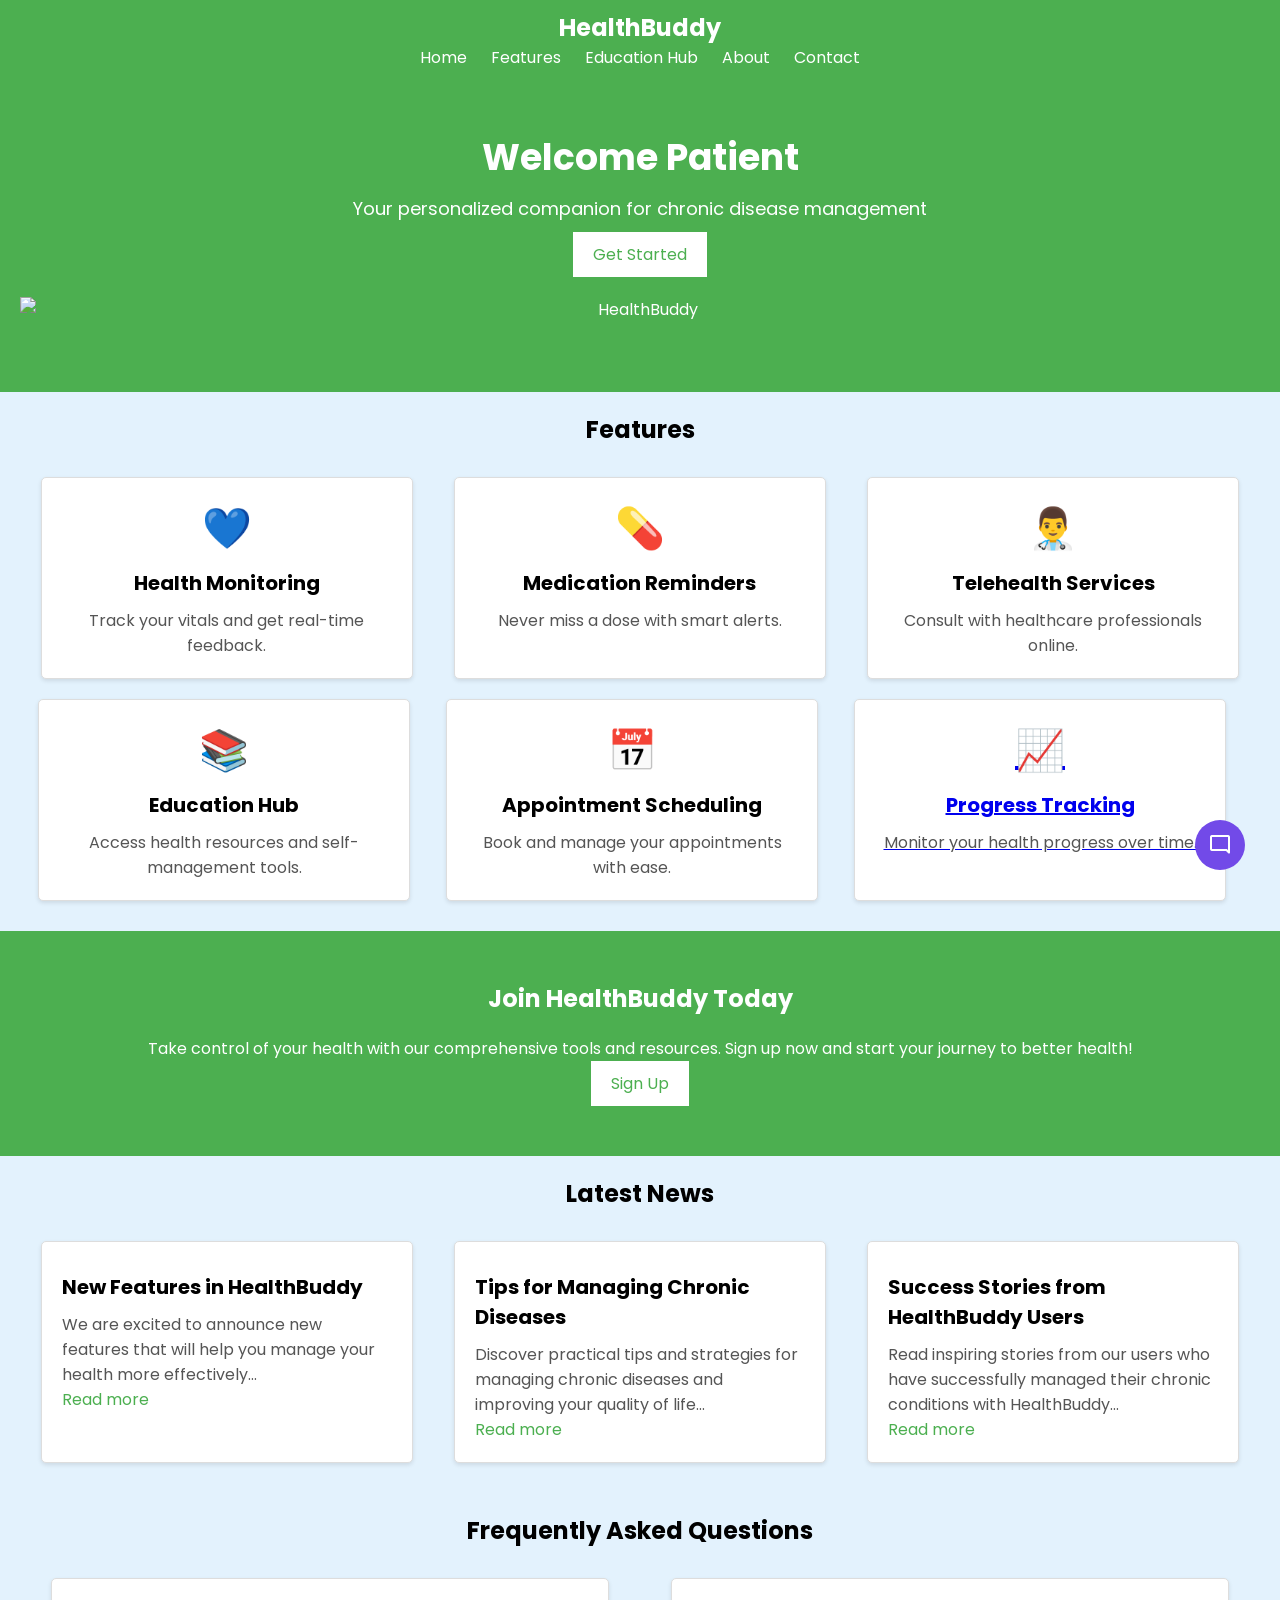
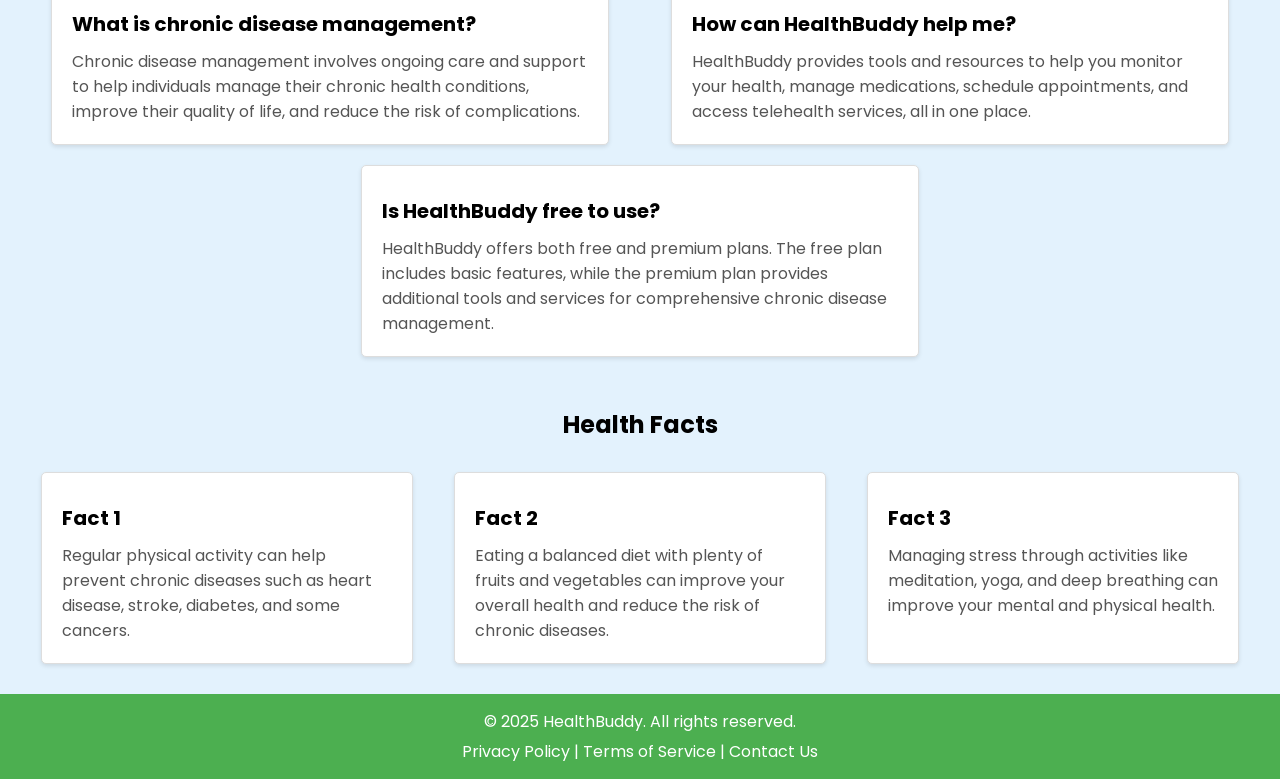
==== HealthBuddy/pages/pat-login.html @ 27fd66e4 "Update pat-login.html" ====
<!DOCTYPE html>
<html lang="en">

<head>
    <meta charset="UTF-8">
    <meta name="viewport" content="width=device-width, initial-scale=1.0">
    <link rel="stylesheet" href="../css/pat-login.css">
    <title>HealthBuddy</title>
    <link rel="stylesheet" href="./css/styles.css">
    <link rel="stylesheet" href="../css/chatbot.css">
    <!-- Google Fonts Link For Icons -->
    <link rel="stylesheet"
        href="https://fonts.googleapis.com/css2?family=Material+Symbols+Outlined:opsz,wght,FILL,GRAD@48,400,0,0" />
    <link rel="stylesheet"
        href="https://fonts.googleapis.com/css2?family=Material+Symbols+Rounded:opsz,wght,FILL,GRAD@48,400,1,0" />
  <script src="/scripts/chatbot.js" defer></script>

</head>

<body>
    <header>
        <div class="logo">HealthBuddy</div>
        <nav>
            <ul>
                <li><a href="#">Home</a></li>
                <li><a href="#features">Features</a></li>
                <li><a href="pages/educationhub.html">Education Hub</a></li>
                <li><a href="#">About</a></li>
                <li><a href="#">Contact</a></li>
            </ul>
        </nav>
    </header>

    <!-- Hero Section -->
    <section class="hero">
        <div class="hero-content">
            <h1 class="title">Welcome Patient</h1>
            <p class="subtitle">Your personalized companion for chronic disease management</p>
            <button class="btn"
                onclick="document.getElementById('features').scrollIntoView({ behavior: 'smooth' });">Get
                Started</button>
        </div>
        <img src="images/mainimage.jpg" alt="HealthBuddy" class="hero-image">
    </section>

    <!-- Features Section -->
    <div id="features" class="container">
        <h2 class="section-title">Features</h2>
        <div class="features">
            <div class="card">
                <div class="icon">💙</div>
                <h3>Health Monitoring</h3>
                <p>Track your vitals and get real-time feedback.</p>
            </div>
            <div class="card">
                <div class="icon">💊</div>
                <h3>Medication Reminders</h3>
                <p>Never miss a dose with smart alerts.</p>
            </div>
            <div class="card">
                <div class="icon">👨‍⚕️</div>
                <h3>Telehealth Services</h3>
                <p>Consult with healthcare professionals online.</p>
            </div>
            <div class="card">
                <div class="icon">📚</div>
                <h3>Education Hub</h3>
                <p>Access health resources and self-management tools.</p>
            </div>
            <div class="card">
                <div class="icon">📅</div>
                <h3>Appointment Scheduling</h3>
                <p>Book and manage your appointments with ease.</p>
            </div>
              
                 
                <div class="card">
                   <a href="../pages/health chart.html">
                    <div class="icon">📈</div>
                    <h3>Progress Tracking</h3>
                    <p>Monitor your health progress over time.</p>
                </div>
            </a>
           
        </div>
    </div>

    <!-- Call to Action Section -->
    <div id="call-to-action" class="container">
        <h2 class="section-title">Join HealthBuddy Today</h2>
        <p class="cta-text">Take control of your health with our comprehensive tools and resources. Sign up now and
            start your journey to better health!</p>
        <button class="btn" onclick="location.href='pages/signup.html'">Sign Up</button>
    </div>

    <!-- Blog/News Section -->
    <div id="blog" class="container">
        <h2 class="section-title">Latest News</h2>
        <div class="blog-posts">
            <div class="blog-post">
                <h3>New Features in HealthBuddy</h3>
                <p>We are excited to announce new features that will help you manage your health more effectively...</p>
                <a href="#">Read more</a>
            </div>
            <div class="blog-post">
                <h3>Tips for Managing Chronic Diseases</h3>
                <p>Discover practical tips and strategies for managing chronic diseases and improving your quality of
                    life...</p>
                <a href="#">Read more</a>
            </div>
            <div class="blog-post">
                <h3>Success Stories from HealthBuddy Users</h3>
                <p>Read inspiring stories from our users who have successfully managed their chronic conditions with
                    HealthBuddy...</p>
                <a href="#">Read more</a>
            </div>
        </div>
    </div>

    <!-- FAQ Section -->
    <div id="faq" class="container">
        <h2 class="section-title">Frequently Asked Questions</h2>
        <div class="faq">
            <div class="faq-item">
                <h3>What is chronic disease management?</h3>
                <p>Chronic disease management involves ongoing care and support to help individuals manage their chronic
                    health conditions, improve their quality of life, and reduce the risk of complications.</p>
            </div>
            <div class="faq-item">
                <h3>How can HealthBuddy help me?</h3>
                <p>HealthBuddy provides tools and resources to help you monitor your health, manage medications,
                    schedule appointments, and access telehealth services, all in one place.</p>
            </div>
            <div class="faq-item">
                <h3>Is HealthBuddy free to use?</h3>
                <p>HealthBuddy offers both free and premium plans. The free plan includes basic features, while the
                    premium plan provides additional tools and services for comprehensive chronic disease management.
                </p>
            </div>
        </div>
    </div>

    <!-- Health Facts Section -->
    <div id="health-facts" class="container">
        <h2 class="section-title">Health Facts</h2>
        <div class="health-facts">
            <div class="fact-item">
                <h3>Fact 1</h3>
                <p>Regular physical activity can help prevent chronic diseases such as heart disease, stroke, diabetes,
                    and some cancers.</p>
            </div>
            <div class="fact-item">
                <h3>Fact 2</h3>
                <p>Eating a balanced diet with plenty of fruits and vegetables can improve your overall health and
                    reduce the risk of chronic diseases.</p>
            </div>
            <div class="fact-item">
                <h3>Fact 3</h3>
                <p>Managing stress through activities like meditation, yoga, and deep breathing can improve your mental
                    and physical health.</p>
            </div>
        </div>
    </div>

    <footer>
        <p>&copy; 2025 HealthBuddy. All rights reserved.</p>
        <p><a href="#">Privacy Policy</a> | <a href="#">Terms of Service</a> | <a href="#">Contact Us</a></p>
    </footer>
    <button class="chatbot-toggler">
        <span class="material-symbols-rounded">mode_comment</span>
        <span class="material-symbols-outlined">close</span>
    </button>
    <div class="chatbot">
        <header>
            <h2>Chatbot</h2>
            <span class="close-btn material-symbols-outlined">close</span>
        </header>
        <ul class="chatbox">
            <li class="chat incoming">
                <span class="material-symbols-outlined">smart_toy</span>
                <p>Hi there 👋<br />How can I help you today?</p>
            </li>
        </ul>
        <div class="chat-input">
            <textarea placeholder="Enter a message..." spellcheck="false" required></textarea>
            <span id="send-btn" class="material-symbols-rounded">send</span>
        </div>
    </div>
    <script src="../scripts/script.js"></script>
     <script src="../scripts/chatbot.js" defer></script>

</body>

</html>
---- HealthBuddy/css/pat-login.css ----
/* General Styles */
body {
    font-family: Arial, sans-serif;
    margin: 0;
    padding: 0;
    background-color: #f4f4f4;
}

header {
    background-color: #4CAF50;
    color: white;
    padding: 10px 0;
    text-align: center;
}

header .logo {
    font-size: 24px;
    font-weight: bold;
}

nav ul {
    list-style: none;
    padding: 0;
}

nav ul li {
    display: inline;
    margin: 0 10px;
}

nav ul li a {
    color: white;
    text-decoration: none;
}

.hero {
    background-color: #4CAF50;
    color: white;
    padding: 50px 20px;
    text-align: center;
}

.hero .title {
    font-size: 36px;
    margin: 0;
}

.hero .subtitle {
    font-size: 18px;
    margin: 10px 0;
}

.hero .btn {
    background-color: white;
    color: #4CAF50;
    border: none;
    padding: 10px 20px;
    cursor: pointer;
    font-size: 16px;
}

.hero .btn:hover {
    background-color: #ddd;
}

.hero-image {
    max-width: 100%;
    height: auto;
    display: block;
    margin: 20px auto;
}

.container {
    padding: 20px;
}

.section-title {
    font-size: 24px;
    margin-bottom: 20px;
    text-align: center;
}

.features {
    display: flex;
    flex-wrap: wrap;
    justify-content: space-around;
}

.card {
    background-color: white;
    border: 1px solid #ddd;
    border-radius: 5px;
    padding: 20px;
    margin: 10px;
    width: 30%;
    box-shadow: 0 2px 4px rgba(0, 0, 0, 0.1);
    text-align: center;
}

.card .icon {
    font-size: 40px;
    margin-bottom: 10px;
}

.card h3 {
    font-size: 20px;
    margin: 10px 0;
}

.card p {
    font-size: 16px;
    color: #555;
}

#call-to-action {
    background-color: #4CAF50;
    color: white;
    text-align: center;
    padding: 50px 20px;
}

#call-to-action .btn {
    background-color: white;
    color: #4CAF50;
    border: none;
    padding: 10px 20px;
    cursor: pointer;
    font-size: 16px;
}

#call-to-action .btn:hover {
    background-color: #ddd;
}

.blog-posts {
    display: flex;
    flex-wrap: wrap;
    justify-content: space-around;
}

.blog-post {
    background-color: white;
    border: 1px solid #ddd;
    border-radius: 5px;
    padding: 20px;
    margin: 10px;
    width: 30%;
    box-shadow: 0 2px 4px rgba(0, 0, 0, 0.1);
}

.blog-post h3 {
    font-size: 20px;
    margin: 10px 0;
}

.blog-post p {
    font-size: 16px;
    color: #555;
}

.blog-post a {
    color: #4CAF50;
    text-decoration: none;
}

.blog-post a:hover {
    text-decoration: underline;
}

.faq {
    display: flex;
    flex-wrap: wrap;
    justify-content: space-around;
}

.faq-item {
    background-color: white;
    border: 1px solid #ddd;
    border-radius: 5px;
    padding: 20px;
    margin: 10px;
    width: 45%;
    box-shadow: 0 2px 4px rgba(0, 0, 0, 0.1);
}

.faq-item h3 {
    font-size: 20px;
    margin: 10px 0;
}

.faq-item p {
    font-size: 16px;
    color: #555;
}

.health-facts {
    display: flex;
    flex-wrap: wrap;
    justify-content: space-around;
}

.fact-item {
    background-color: white;
    border: 1px solid #ddd;
    border-radius: 5px;
    padding: 20px;
    margin: 10px;
    width: 30%;
    box-shadow: 0 2px 4px rgba(0, 0, 0, 0.1);
}

.fact-item h3 {
    font-size: 20px;
    margin: 10px 0;
}

.fact-item p {
    font-size: 16px;
    color: #555;
}

footer {
    background-color: #4CAF50;
    color: white;
    text-align: center;
    padding: 10px 0;
}

footer p {
    margin: 5px 0;
}

footer a {
    color: white;
    text-decoration: none;
}

footer a:hover {
    text-decoration: underline;
}

.chatbot-toggler {
    position: fixed;
    bottom: 20px;
    right: 20px;
    background-color: #4CAF50;
    color: white;
    border: none;
    padding: 10px;
    border-radius: 50%;
    cursor: pointer;
    font-size: 24px;
}

.chatbot {
    position: fixed;
    bottom: 80px;
    right: 20px;
    width: 300px;
    background-color: white;
    border: 1px solid #ddd;
    border-radius: 5px;
    box-shadow: 0 2px 4px rgba(0, 0, 0, 0.1);
    display: none;
    flex-direction: column;
}

.chatbot header {
    background-color: #4CAF50;
    color: white;
    padding: 10px;
    border-top-left-radius: 5px;
    border-top-right-radius: 5px;
    display: flex;
    justify-content: space-between;
    align-items: center;
}

.chatbot .chatbox {
    padding: 10px;
    flex-grow: 1;
    overflow-y: auto;
}

.chatbot .chatbox .chat {
    display: flex;
    align-items: flex-start;
    margin-bottom: 10px;
}

.chatbot .chatbox .chat.incoming {
    justify-content: flex-start;
}

.chatbot .chatbox .chat.outgoing {
    justify-content: flex-end;
}

.chatbot .chatbox .chat p {
    background-color: #f4f4f4;
    padding: 10px;
    border-radius: 5px;
    max-width: 70%;
}

.chatbot .chatbox .chat.incoming p {
    background-color: #e0e0e0;
}

.chatbot .chat-input {
    display: flex;
    align-items: center;
    padding: 10px;
    border-top: 1px solid #ddd;
}

.chatbot .chat-input textarea {
    flex-grow: 1;
    border: none;
    padding: 10px;
    border-radius: 5px;
    resize: none;
}

.chatbot .chat-input textarea:focus {
    outline: none;
}

.chatbot .chat-input span {
    background-color: #4CAF50;
    color: white;
    border: none;
    padding: 10px;
    border-radius: 50%;
    cursor: pointer;
    margin-left: 10px;
    font-size: 24px;
}
---- HealthBuddy/css/chatbot.css ----
/* Import Google font - Poppins */
@import url('https://fonts.googleapis.com/css2?family=Poppins:wght@400;500;600&display=swap');

* {
  margin: 0;
  padding: 0;
  box-sizing: border-box;
  font-family: "Poppins", sans-serif;
}

body {
  background: #E3F2FD;
}

.chatbot-toggler {
  position: fixed;
  bottom: 30px;
  right: 35px;
  outline: none;
  border: none;
  height: 50px;
  width: 50px;
  display: flex;
  cursor: pointer;
  align-items: center;
  justify-content: center;
  border-radius: 50%;
  background: #724ae8;
  transition: all 0.2s ease;
}

body.show-chatbot .chatbot-toggler {
  transform: rotate(90deg);
}

.chatbot-toggler span {
  color: #fff;
  position: absolute;
}

.chatbot-toggler span:last-child,
body.show-chatbot .chatbot-toggler span:first-child {
  opacity: 0;
}

body.show-chatbot .chatbot-toggler span:last-child {
  opacity: 1;
}

.chatbot {
  position: fixed;
  right: 35px;
  bottom: 90px;
  width: 420px;
  background: #fff;
  border-radius: 15px;
  overflow: hidden;
  opacity: 0;
  pointer-events: none;
  transform: scale(0.5);
  transform-origin: bottom right;
  box-shadow: 0 0 128px 0 rgba(0, 0, 0, 0.1),
    0 32px 64px -48px rgba(0, 0, 0, 0.5);
  transition: all 0.1s ease;
}

body.show-chatbot .chatbot {
  opacity: 1;
  pointer-events: auto;
  transform: scale(1);
}

.chatbot header {
  padding: 16px 10px;
  position: relative;
  text-align: center;
  color: #fff;
  background: #724ae8;
  box-shadow: 0 2px 10px rgba(0, 0, 0, 0.1);
}

.chatbot header span {
  position: absolute;
  right: 15px;
  top: 50%;
  display: none;
  cursor: pointer;
  transform: translateY(-50%);
}

header h2 {
  font-size: 1.4rem;
}

.chatbot .chatbox {
  overflow-y: auto;
  height: 510px;
  padding: 30px 20px 100px;
}

.chatbot :where(.chatbox, textarea)::-webkit-scrollbar {
  width: 6px;
}

.chatbot :where(.chatbox, textarea)::-webkit-scrollbar-track {
  background: #fff;
  border-radius: 25px;
}

.chatbot :where(.chatbox, textarea)::-webkit-scrollbar-thumb {
  background: #ccc;
  border-radius: 25px;
}

.chatbox .chat {
  display: flex;
  list-style: none;
}

.chatbox .outgoing {
  margin: 20px 0;
  justify-content: flex-end;
}

.chatbox .incoming span {
  width: 32px;
  height: 32px;
  color: #fff;
  cursor: default;
  text-align: center;
  line-height: 32px;
  align-self: flex-end;
  background: #724ae8;
  border-radius: 4px;
  margin: 0 10px 7px 0;
}

.chatbox .chat p {
  white-space: pre-wrap;
  padding: 12px 16px;
  border-radius: 10px 10px 0 10px;
  max-width: 75%;
  color: #fff;
  font-size: 0.95rem;
  background: #724ae8;
}

.chatbox .incoming p {
  border-radius: 10px 10px 10px 0;
}

.chatbox .chat p.error {
  color: #721c24;
  background: #f8d7da;
}

.chatbox .incoming p {
  color: #000;
  background: #f2f2f2;
}

.chatbot .chat-input {
  display: flex;
  gap: 5px;
  position: absolute;
  bottom: 0;
  width: 100%;
  background: #fff;
  padding: 3px 20px;
  border-top: 1px solid #ddd;
}

.chat-input textarea {
  height: 55px;
  width: 100%;
  border: none;
  outline: none;
  resize: none;
  max-height: 180px;
  padding: 15px 15px 15px 0;
  font-size: 0.95rem;
}

.chat-input span {
  align-self: flex-end;
  color: #724ae8;
  cursor: pointer;
  height: 55px;
  display: flex;
  align-items: center;
  visibility: hidden;
  font-size: 1.35rem;
}

.chat-input textarea:valid~span {
  visibility: visible;
}

@media (max-width: 490px) {
  .chatbot-toggler {
    right: 20px;
    bottom: 20px;
  }

  .chatbot {
    right: 0;
    bottom: 0;
    height: 100%;
    border-radius: 0;
    width: 100%;
  }

  .chatbot .chatbox {
    height: 90%;
    padding: 25px 15px 100px;
  }

  .chatbot .chat-input {
    padding: 5px 15px;
  }

  .chatbot header span {
    display: block;
  }
}
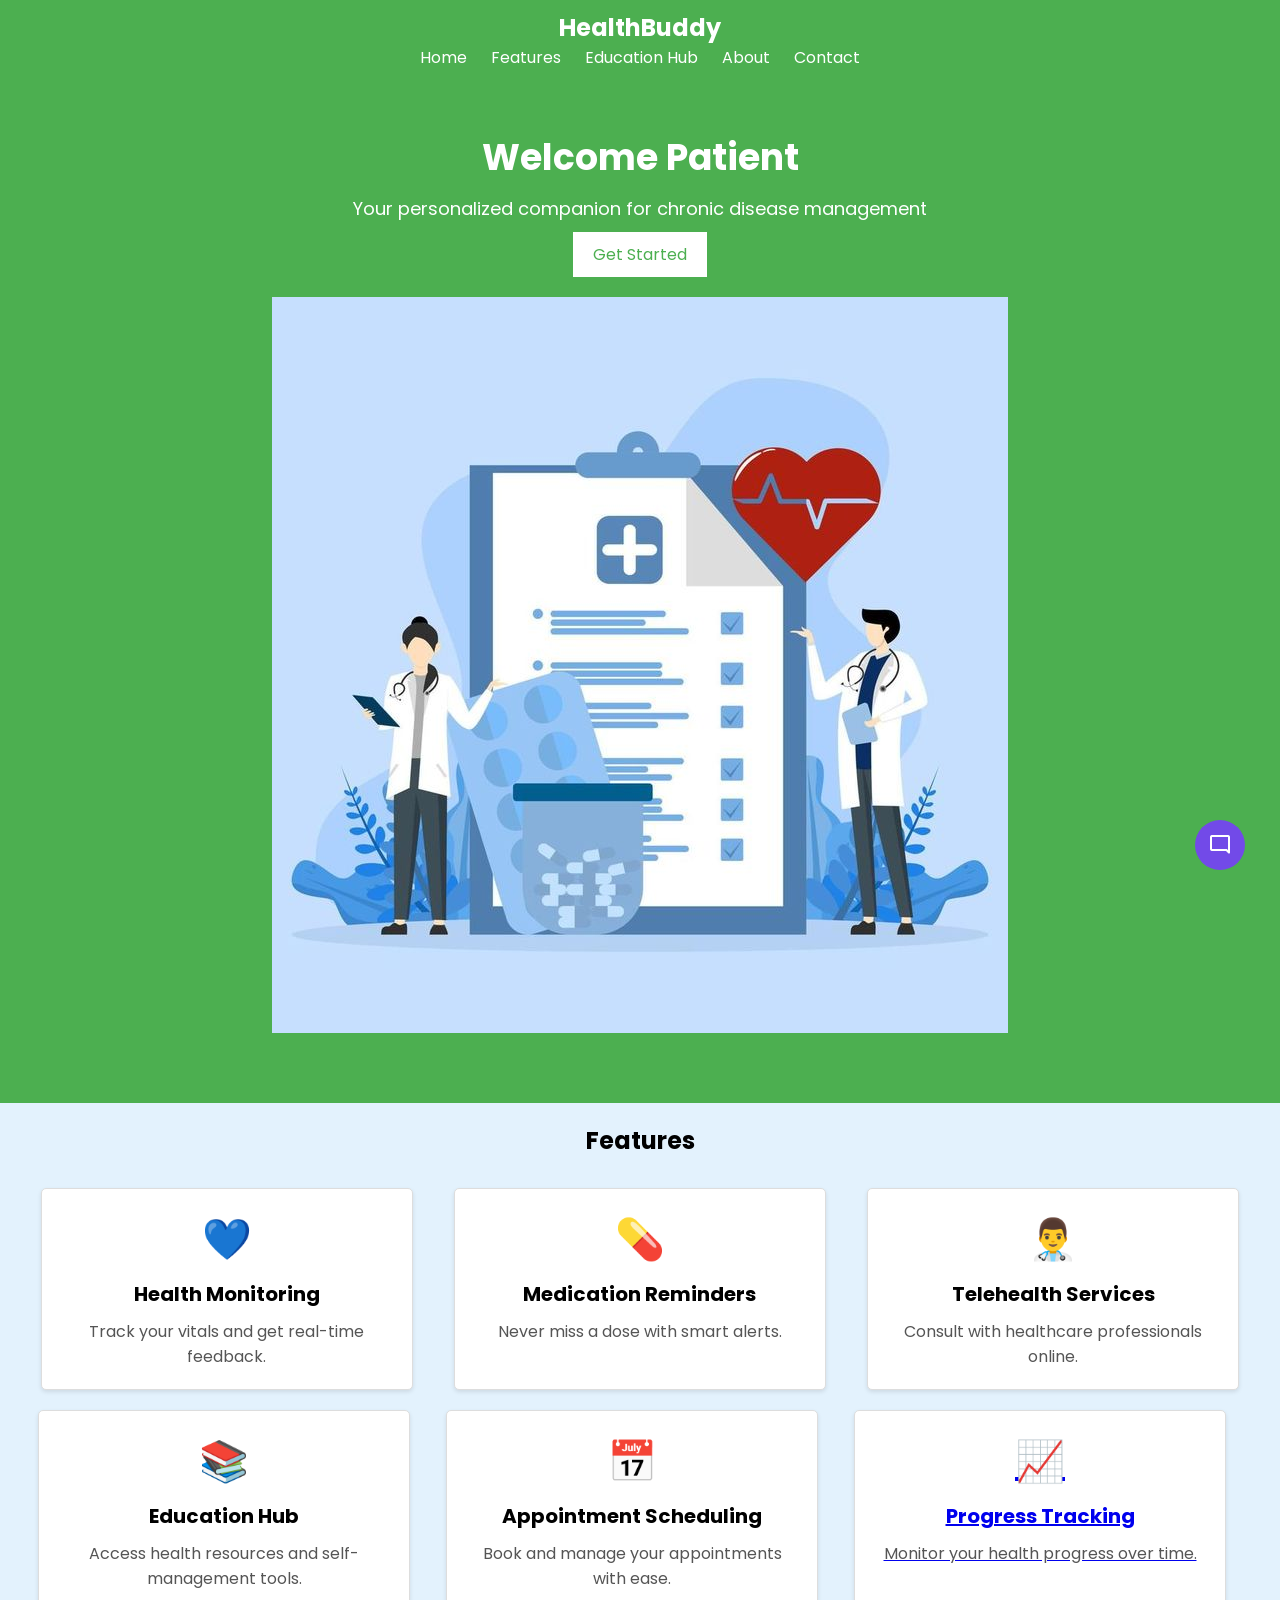
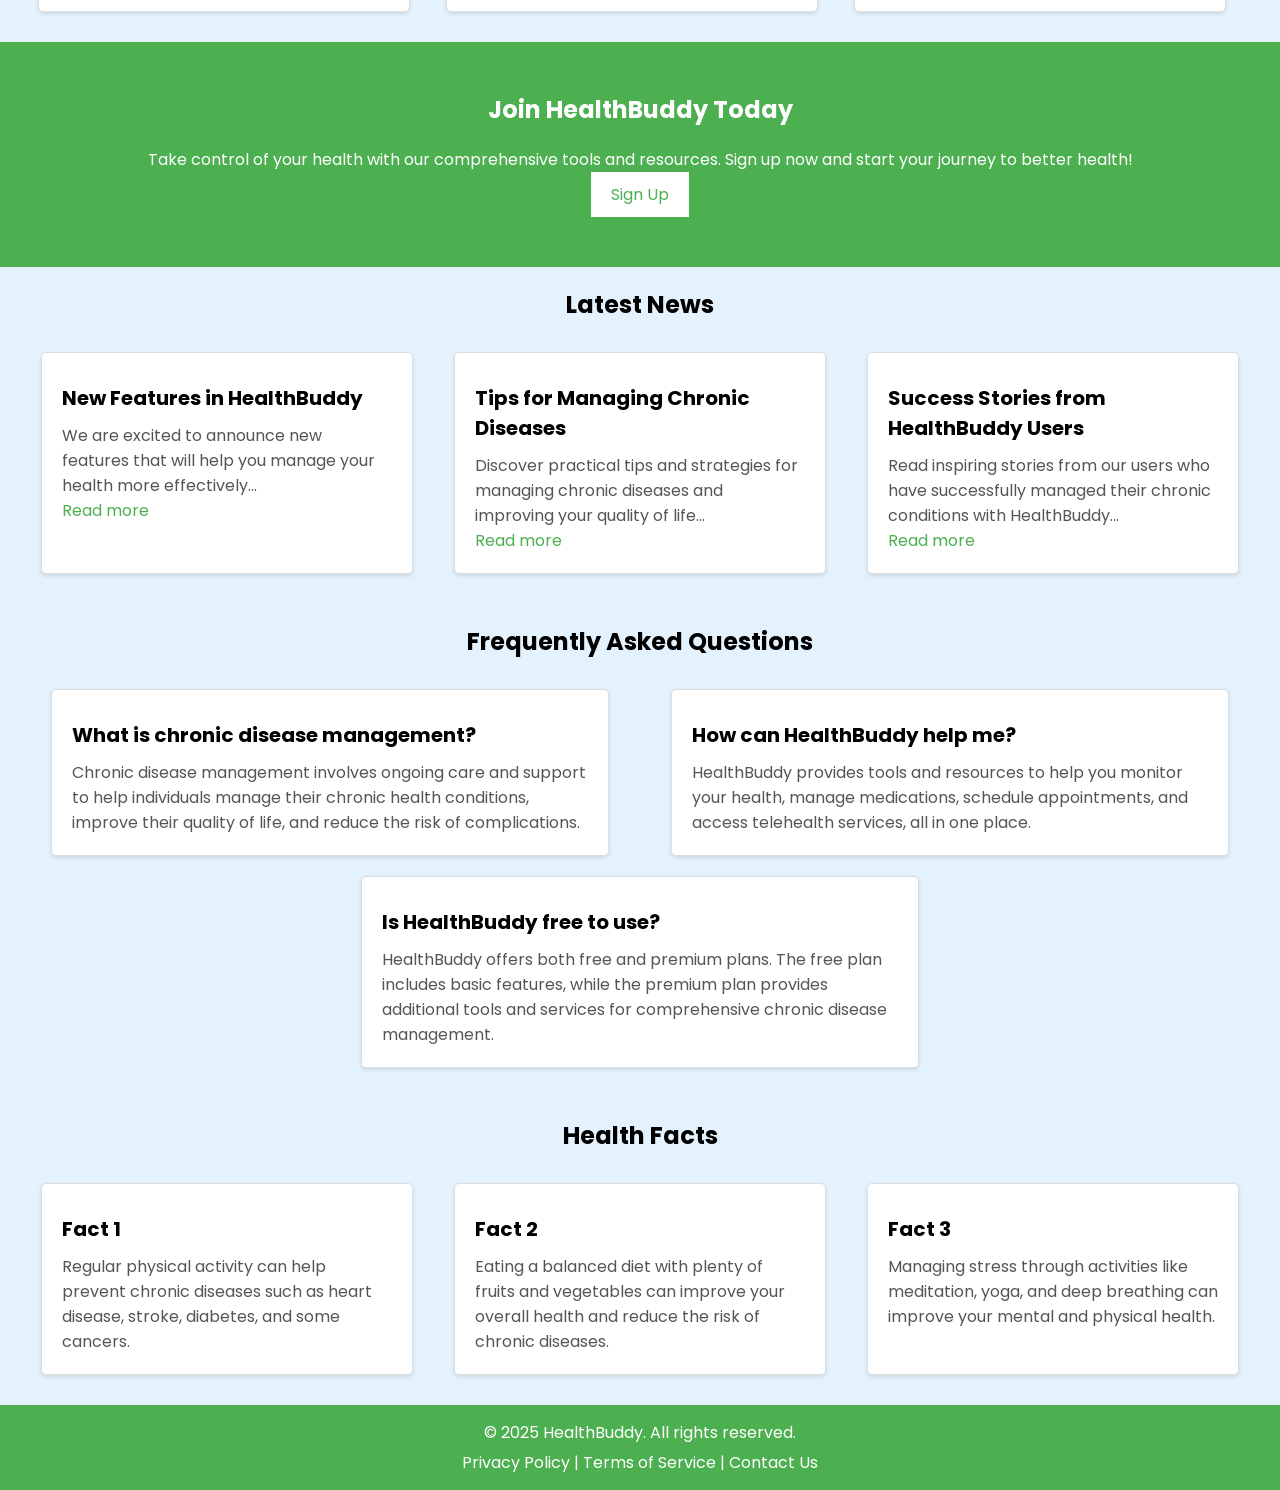
==== commit 6007f0d8: "Update pat-login.html" ====
--- a/HealthBuddy/pages/pat-login.html
+++ b/HealthBuddy/pages/pat-login.html
@@ -13,7 +13,7 @@
         href="https://fonts.googleapis.com/css2?family=Material+Symbols+Outlined:opsz,wght,FILL,GRAD@48,400,0,0" />
     <link rel="stylesheet"
         href="https://fonts.googleapis.com/css2?family=Material+Symbols+Rounded:opsz,wght,FILL,GRAD@48,400,1,0" />
-  <script src="/scripts/chatbot.js" defer></script>
+  <script src="../scripts/chatbot.js" defer></script>
 
 </head>
 
@@ -40,7 +40,7 @@
                 onclick="document.getElementById('features').scrollIntoView({ behavior: 'smooth' });">Get
                 Started</button>
         </div>
-        <img src="images/mainimage.jpg" alt="HealthBuddy" class="hero-image">
+        <img src="../images/mainimage.jpg" alt="HealthBuddy" class="hero-image">
     </section>
 
     <!-- Features Section -->
@@ -75,7 +75,7 @@
               
                  
                 <div class="card">
-                   <a href="../pages/health chart.html">
+                   <a href="pages/health chart.html">
                     <div class="icon">📈</div>
                     <h3>Progress Tracking</h3>
                     <p>Monitor your health progress over time.</p>
